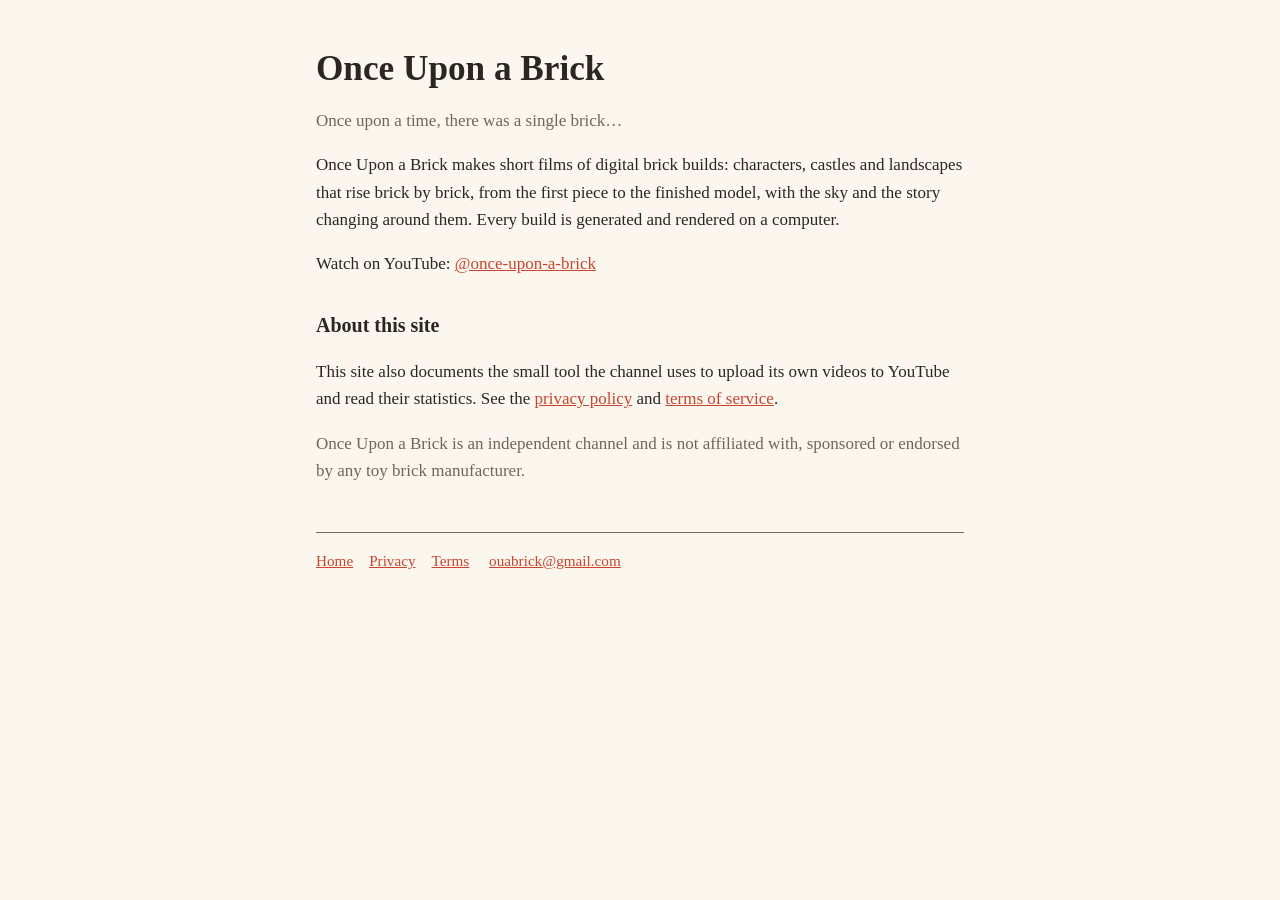
==== index.html @ 5f5328b3 "Home, privacy policy and terms for the Once Upon a Brick Uploader Co-Authored-By: Claude Opus 5.5 (1" ====
<!doctype html>
<html lang="en">
<head>
<meta charset="utf-8">
<meta name="viewport" content="width=device-width, initial-scale=1">
<title>Once Upon a Brick</title>
<meta name="description" content="Short films of digital brick builds, from the first brick to the finished model.">
<link rel="stylesheet" href="style.css">
</head>
<body>
<main>
  <h1>Once Upon a Brick</h1>
  <p class="muted">Once upon a time, there was a single brick…</p>
  <p>Once Upon a Brick makes short films of digital brick builds: characters, castles and landscapes that rise
  brick by brick, from the first piece to the finished model, with the sky and the story changing around them.
  Every build is generated and rendered on a computer.</p>
  <p>Watch on YouTube: <a href="https://www.youtube.com/@once-upon-a-brick">@once-upon-a-brick</a></p>

  <h2>About this site</h2>
  <p>This site also documents the small tool the channel uses to upload its own videos to YouTube and read their
  statistics. See the <a href="privacy.html">privacy policy</a> and <a href="terms.html">terms of service</a>.</p>

  <p class="muted">Once Upon a Brick is an independent channel and is not affiliated with, sponsored or endorsed
  by any toy brick manufacturer.</p>

  <nav><a href="index.html">Home</a><a href="privacy.html">Privacy</a><a href="terms.html">Terms</a>
  <a href="mailto:ouabrick@gmail.com">ouabrick@gmail.com</a></nav>
</main>
</body>
</html>
---- style.css ----
:root { --bg: #fbf7ef; --fg: #2b2622; --muted: #6f655c; --accent: #c8452f; }
@media (prefers-color-scheme: dark) { :root { --bg: #1d1a17; --fg: #f1ebe2; --muted: #b3a89c; --accent: #f07a5f; } }
* { box-sizing: border-box; }
body { margin: 0; background: var(--bg); color: var(--fg); font: 17px/1.6 Georgia, "Times New Roman", serif; }
main { max-width: 680px; margin: 0 auto; padding: 48px 16px 64px; }
h1 { font-size: 2.2rem; line-height: 1.2; margin: 0 0 8px; }
h2 { font-size: 1.25rem; margin: 32px 0 8px; }
p, li { color: var(--fg); }
.muted { color: var(--muted); }
a { color: var(--accent); }
nav { margin-top: 48px; padding-top: 16px; border-top: 1px solid var(--muted); font-size: 0.95rem; }
nav a { margin-right: 16px; }
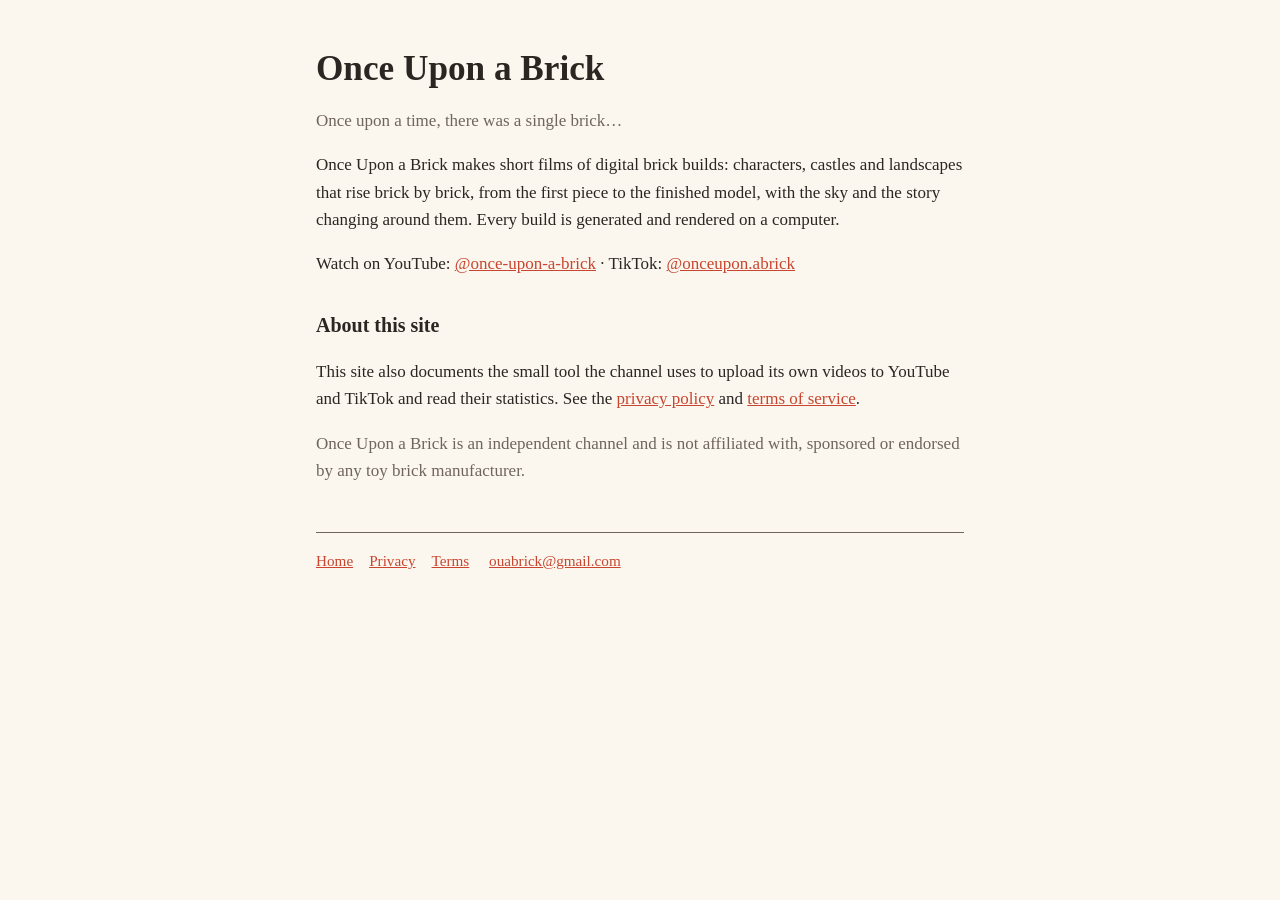
==== commit 59af4b07: "site: cover TikTok in index.html" ====
--- a/index.html
+++ b/index.html
@@ -14,10 +14,11 @@
   <p>Once Upon a Brick makes short films of digital brick builds: characters, castles and landscapes that rise
   brick by brick, from the first piece to the finished model, with the sky and the story changing around them.
   Every build is generated and rendered on a computer.</p>
-  <p>Watch on YouTube: <a href="https://www.youtube.com/@once-upon-a-brick">@once-upon-a-brick</a></p>
+  <p>Watch on YouTube: <a href="https://www.youtube.com/@once-upon-a-brick">@once-upon-a-brick</a> ·
+  TikTok: <a href="https://www.tiktok.com/@onceupon.abrick">@onceupon.abrick</a></p>
 
   <h2>About this site</h2>
-  <p>This site also documents the small tool the channel uses to upload its own videos to YouTube and read their
+  <p>This site also documents the small tool the channel uses to upload its own videos to YouTube and TikTok and read their
   statistics. See the <a href="privacy.html">privacy policy</a> and <a href="terms.html">terms of service</a>.</p>
 
   <p class="muted">Once Upon a Brick is an independent channel and is not affiliated with, sponsored or endorsed
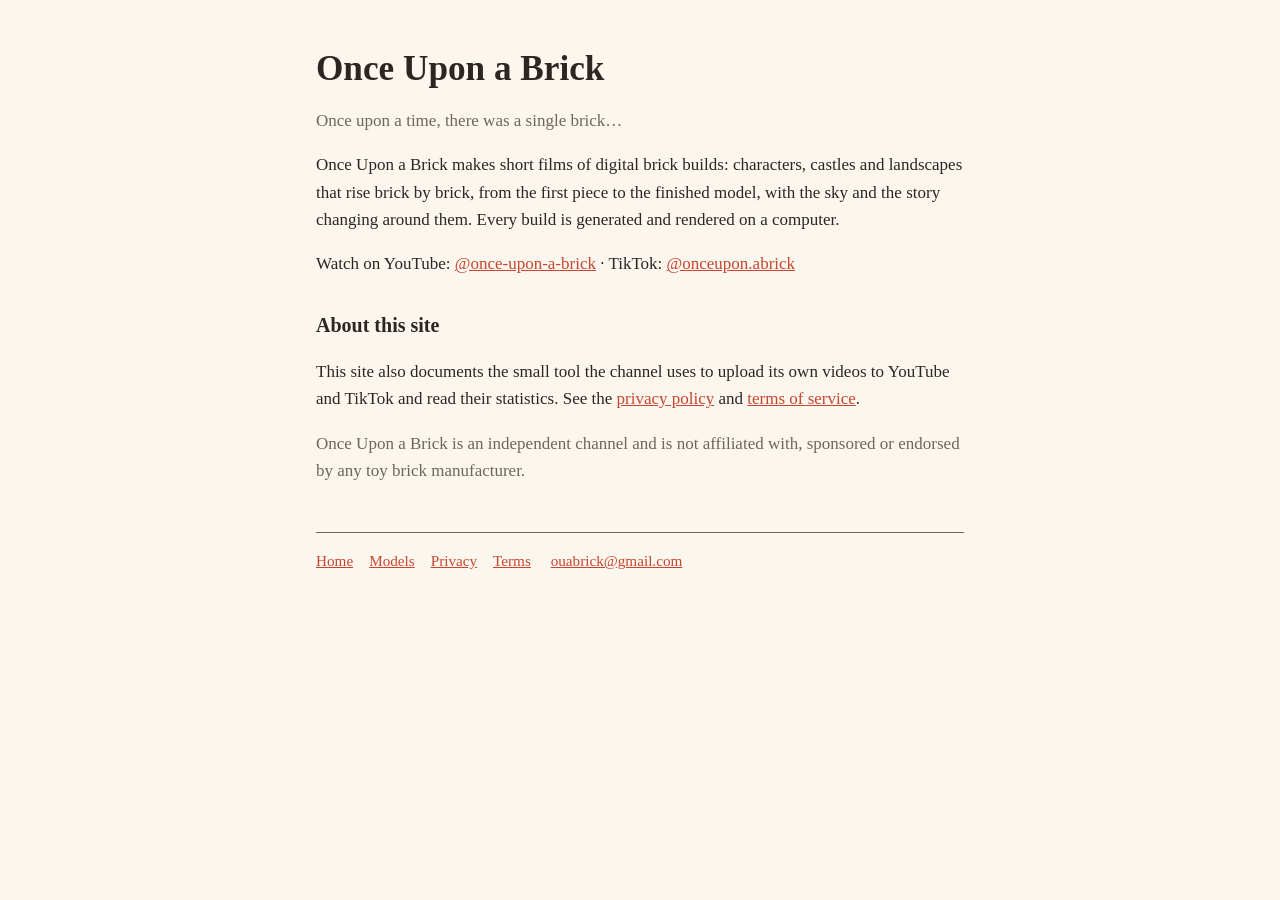
==== commit 80183a6e: "site: models page (every MOC behind our videos, with thumbnails, search, gallery/list) + Models link" ====
--- a/index.html
+++ b/index.html
@@ -24,7 +24,7 @@
   <p class="muted">Once Upon a Brick is an independent channel and is not affiliated with, sponsored or endorsed
   by any toy brick manufacturer.</p>
 
-  <nav><a href="index.html">Home</a><a href="privacy.html">Privacy</a><a href="terms.html">Terms</a>
+  <nav><a href="index.html">Home</a><a href="models.html">Models</a><a href="privacy.html">Privacy</a><a href="terms.html">Terms</a>
   <a href="mailto:ouabrick@gmail.com">ouabrick@gmail.com</a></nav>
 </main>
 </body>
--- a/style.css
+++ b/style.css
@@ -10,3 +10,5 @@
 a { color: var(--accent); }
 nav { margin-top: 48px; padding-top: 16px; border-top: 1px solid var(--muted); font-size: 0.95rem; }
 nav a { margin-right: 16px; }
+ul.models { padding-left: 0; list-style: none; }
+ul.models li { margin: 0 0 18px; }
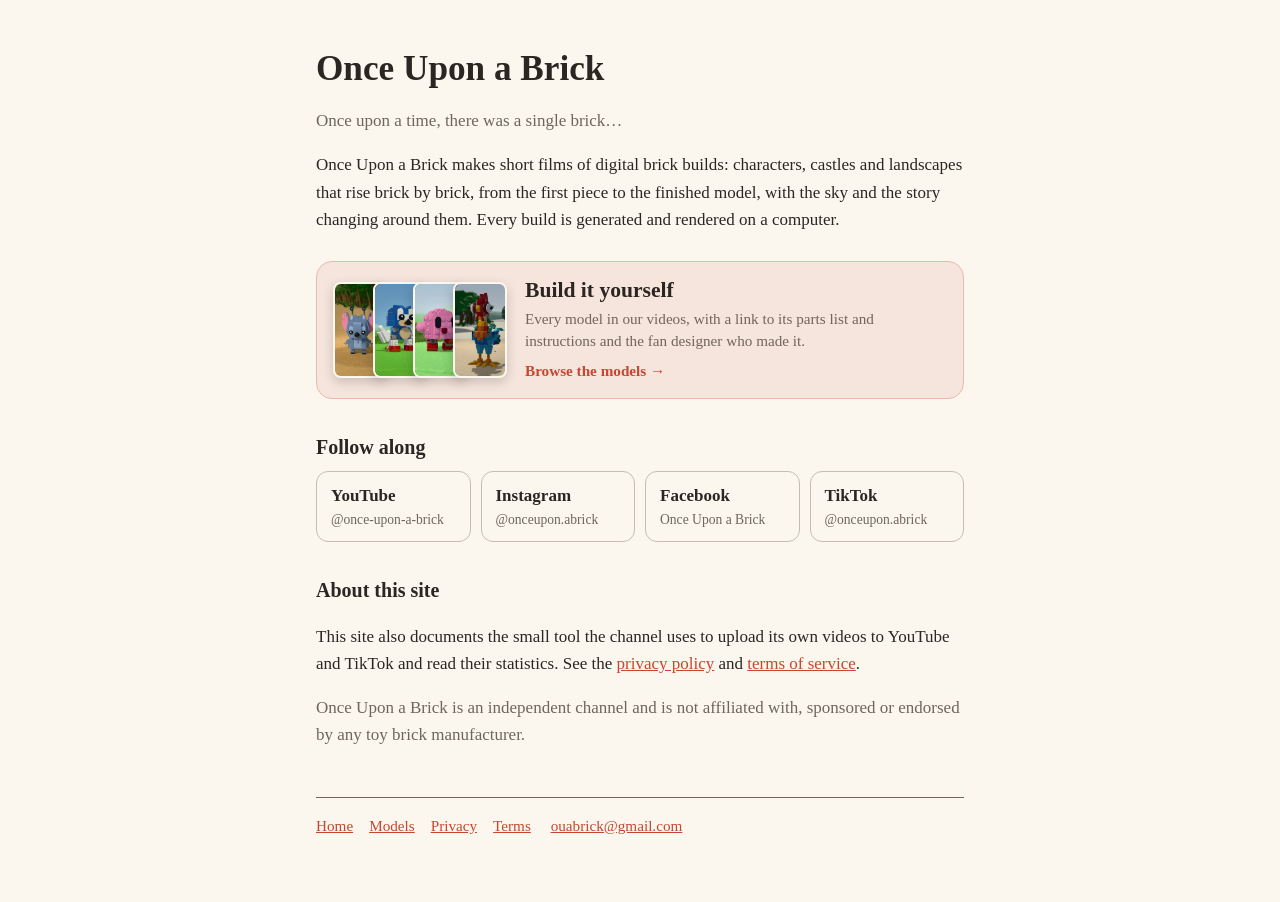
==== commit f5a7b957: "site: home page with Instagram, Facebook, YouTube, TikTok and a Build-it-yourself card to the models" ====
--- a/index.html
+++ b/index.html
@@ -14,8 +14,25 @@
   <p>Once Upon a Brick makes short films of digital brick builds: characters, castles and landscapes that rise
   brick by brick, from the first piece to the finished model, with the sky and the story changing around them.
   Every build is generated and rendered on a computer.</p>
-  <p>Watch on YouTube: <a href="https://www.youtube.com/@once-upon-a-brick">@once-upon-a-brick</a> ·
-  TikTok: <a href="https://www.tiktok.com/@onceupon.abrick">@onceupon.abrick</a></p>
+
+  <a class="cta" href="models.html">
+    <span class="cta-pics" aria-hidden="true">
+      <img src="thumbs/stitch.jpg" alt="" width="90" height="160"><img src="thumbs/sonic.jpg" alt="" width="90" height="160"><img src="thumbs/kirby.jpg" alt="" width="90" height="160"><img src="thumbs/hei-hei.jpg" alt="" width="90" height="160">
+    </span>
+    <span class="cta-text">
+      <strong>Build it yourself</strong>
+      <span>Every model in our videos, with a link to its parts list and instructions and the fan designer who made it.</span>
+      <span class="cta-go">Browse the models →</span>
+    </span>
+  </a>
+
+  <h2>Follow along</h2>
+  <ul class="socials">
+    <li><a href="https://www.youtube.com/@once-upon-a-brick">YouTube <span>@once-upon-a-brick</span></a></li>
+    <li><a href="https://www.instagram.com/onceupon.abrick">Instagram <span>@onceupon.abrick</span></a></li>
+    <li><a href="https://www.facebook.com/1402595159600458">Facebook <span>Once Upon a Brick</span></a></li>
+    <li><a href="https://www.tiktok.com/@onceupon.abrick">TikTok <span>@onceupon.abrick</span></a></li>
+  </ul>
 
   <h2>About this site</h2>
   <p>This site also documents the small tool the channel uses to upload its own videos to YouTube and TikTok and read their
--- a/style.css
+++ b/style.css
@@ -10,5 +10,21 @@
 a { color: var(--accent); }
 nav { margin-top: 48px; padding-top: 16px; border-top: 1px solid var(--muted); font-size: 0.95rem; }
 nav a { margin-right: 16px; }
-ul.models { padding-left: 0; list-style: none; }
-ul.models li { margin: 0 0 18px; }
+.cta { display: flex; gap: 18px; align-items: center; margin: 28px 0 8px; padding: 16px; border-radius: 16px; text-decoration: none;
+  color: var(--fg); background: color-mix(in srgb, var(--accent) 10%, var(--bg)); border: 1px solid color-mix(in srgb, var(--accent) 35%, var(--bg));
+  transition: transform .15s ease, border-color .15s ease; }
+.cta:hover { transform: translateY(-2px); border-color: var(--accent); }
+.cta-pics { display: flex; flex: 0 0 auto; }
+.cta-pics img { width: 54px; height: 96px; object-fit: cover; border-radius: 8px; border: 2px solid var(--bg); margin-left: -14px;
+  box-shadow: 0 4px 12px rgba(0,0,0,.18); }
+.cta-pics img:first-child { margin-left: 0; }
+.cta-text { display: flex; flex-direction: column; gap: 4px; }
+.cta-text strong { font-size: 1.35rem; line-height: 1.2; }
+.cta-text span { color: var(--muted); font-size: .95rem; line-height: 1.45; }
+.cta-text .cta-go { color: var(--accent); font-weight: bold; margin-top: 4px; }
+.socials { list-style: none; padding: 0; margin: 0; display: grid; grid-template-columns: repeat(auto-fill, minmax(min(150px, 100%), 1fr)); gap: 10px; }
+.socials a { display: block; padding: 10px 14px; border-radius: 12px; border: 1px solid color-mix(in srgb, var(--muted) 40%, var(--bg));
+  text-decoration: none; color: var(--fg); font-weight: bold; }
+.socials a:hover { border-color: var(--accent); }
+.socials a span { display: block; font-weight: normal; font-size: .85rem; color: var(--muted); overflow-wrap: anywhere; }
+@media (max-width: 480px) { .cta { flex-direction: column; align-items: flex-start; } }
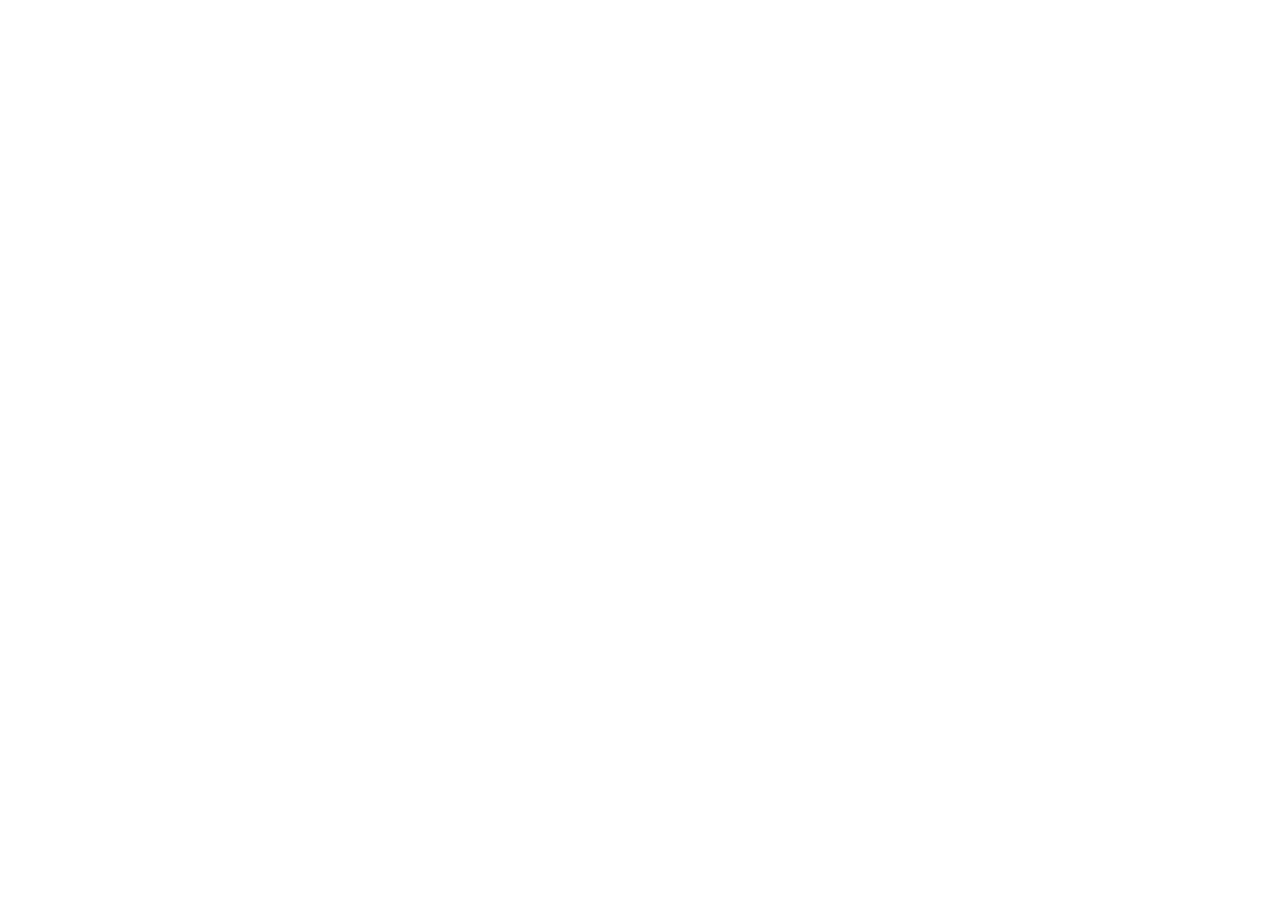
==== commit 0ea79e14: "site: update the models page Co-Authored-By: Claude Opus 5.5 <noreply@anthropic.com>" ====
--- a/index.html
+++ b/index.html
@@ -1,48 +1,6 @@
 <!doctype html>
-<html lang="en">
-<head>
-<meta charset="utf-8">
-<meta name="viewport" content="width=device-width, initial-scale=1">
-<title>Once Upon a Brick</title>
-<meta name="description" content="Short films of digital brick builds, from the first brick to the finished model.">
-<link rel="stylesheet" href="style.css">
-</head>
-<body>
-<main>
-  <h1>Once Upon a Brick</h1>
-  <p class="muted">Once upon a time, there was a single brick…</p>
-  <p>Once Upon a Brick makes short films of digital brick builds: characters, castles and landscapes that rise
-  brick by brick, from the first piece to the finished model, with the sky and the story changing around them.
-  Every build is generated and rendered on a computer.</p>
-
-  <a class="cta" href="models.html">
-    <span class="cta-pics" aria-hidden="true">
-      <img src="thumbs/stitch.jpg" alt="" width="90" height="160"><img src="thumbs/sonic.jpg" alt="" width="90" height="160"><img src="thumbs/kirby.jpg" alt="" width="90" height="160"><img src="thumbs/hei-hei.jpg" alt="" width="90" height="160">
-    </span>
-    <span class="cta-text">
-      <strong>Build it yourself</strong>
-      <span>Every model in our videos, with a link to its parts list and instructions and the fan designer who made it.</span>
-      <span class="cta-go">Browse the models →</span>
-    </span>
-  </a>
-
-  <h2>Follow along</h2>
-  <ul class="socials">
-    <li><a href="https://www.youtube.com/@once-upon-a-brick">YouTube <span>@once-upon-a-brick</span></a></li>
-    <li><a href="https://www.instagram.com/onceupon.abrick">Instagram <span>@onceupon.abrick</span></a></li>
-    <li><a href="https://www.facebook.com/1402595159600458">Facebook <span>Once Upon a Brick</span></a></li>
-    <li><a href="https://www.tiktok.com/@onceupon.abrick">TikTok <span>@onceupon.abrick</span></a></li>
-  </ul>
-
-  <h2>About this site</h2>
-  <p>This site also documents the small tool the channel uses to upload its own videos to YouTube and TikTok and read their
-  statistics. See the <a href="privacy.html">privacy policy</a> and <a href="terms.html">terms of service</a>.</p>
-
-  <p class="muted">Once Upon a Brick is an independent channel and is not affiliated with, sponsored or endorsed
-  by any toy brick manufacturer.</p>
-
-  <nav><a href="index.html">Home</a><a href="models.html">Models</a><a href="privacy.html">Privacy</a><a href="terms.html">Terms</a>
-  <a href="mailto:ouabrick@gmail.com">ouabrick@gmail.com</a></nav>
-</main>
-</body>
-</html>
+<html lang="en"><head><meta charset="utf-8"><title>Once Upon a Brick</title>
+<meta name="robots" content="noindex"><link rel="canonical" href="https://ouabrick.com/">
+<script>location.replace("https://ouabrick.com/" + location.search + location.hash);</script>
+<meta http-equiv="refresh" content="1;url=https://ouabrick.com/"></head>
+<body><p>Once Upon a Brick has moved: <a href="https://ouabrick.com/">https://ouabrick.com/</a></p></body></html>
